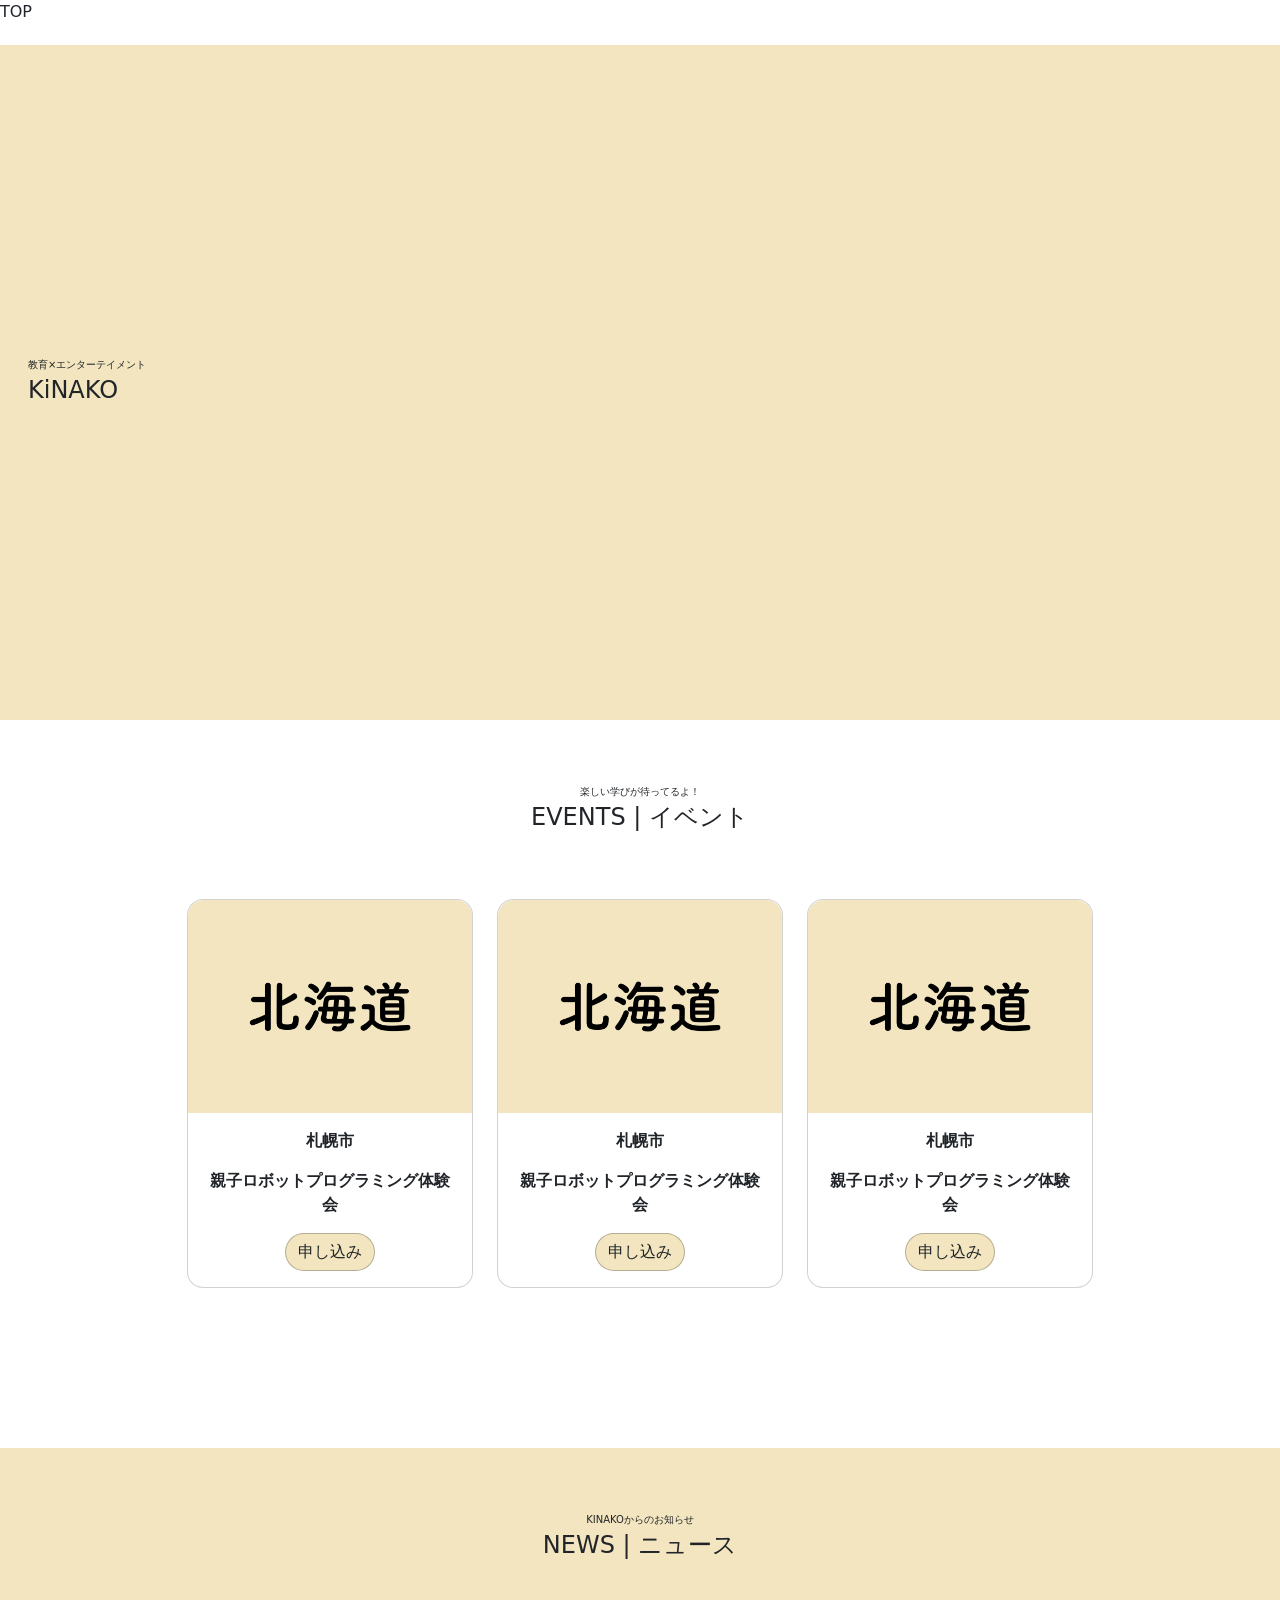
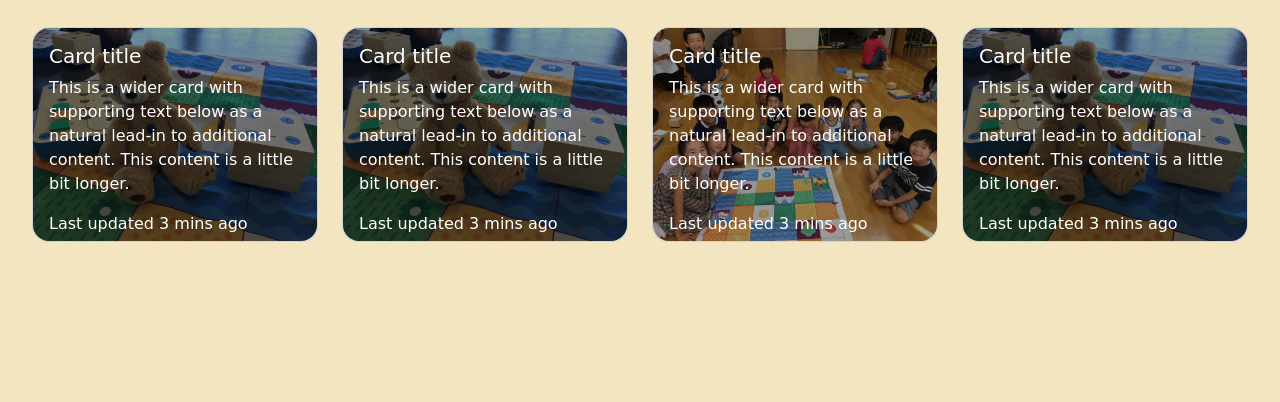
==== index.html @ 03687855 "rm ds_store" ====
<!DOCTYPE html>
<html lang="en">
<head>
    <meta charset="UTF-8">
    <meta http-equiv="X-UA-Compatible" content="IE=edge">
    <meta name="viewport" content="width=device-width, initial-scale=1.0">
    <meta name="description" content="KINAKO - 教育&times;エンターテイメント。全国各地でプログラミングのイベント開催中！">
    <title>KiNAKO - 教育&times;エンターテイメント</title>
    <!-- Bootstrap5-css -->
    <link href="https://cdn.jsdelivr.net/npm/bootstrap@5.0.2/dist/css/bootstrap.min.css" rel="stylesheet" integrity="sha384-EVSTQN3/azprG1Anm3QDgpJLIm9Nao0Yz1ztcQTwFspd3yD65VohhpuuCOmLASjC" crossorigin="anonymous">
    <!-- CSS -->
    <link rel="stylesheet" href="toufu.css">
</head>
<body>
    <head>
        <nav style="height: 5vh;">
            TOP
        </nav>
    </head>
    <main>
        <!-- Title -->
        <div class="container-fluid d-flex align-items-center toufu-fixed-bg toufu-1st-bg">
            <div class="row" style="padding: 0rem 1rem;">
                <div class="col">
                    <p class="toufu-font-subtitle">教育&times;エンターテイメント</p>
                    <p class="toufu-font-xl" style="margin-bottom: 0;">KiNAKO</p>
                </div>
            </div>
        </div>
        
        <!-- Events -->
        <div class="container-fluid overflow-hidden" style="padding: 4rem 0rem;">
            <div class="row" style="padding: 0rem 1rem;">
                <div class="col text-center">
                    <p class="toufu-font-subtitle">楽しい学びが待ってるよ！</p>
                    <p class="toufu-font-xl" style="margin-bottom: 0;">EVENTS | イベント</p>
                </div>
            </div>
            <div class="row justify-content-center" style="padding: 4rem 2rem;">
                <!-- Event 01 -->
                <div class="col-md-3 col-12 col-sm-6">
                    <div class="card card-bottom-margin">
                        <img src="img/hokkaido_1st.png" class="card-img-top" alt="...">
                        <div class="card-body text-center">
                            <p class="card-text font-bold">札幌市</p>
                            <p class="card-text font-bold">親子ロボットプログラミング体験会</p>
                            <a href="#" class="btn rounded-pill" style="background-color: rgb(242, 229, 191); border: 1px solid rgba(0, 0, 0, 0.25);">申し込み</a>
                        </div>
                    </div>
                </div>
                <!-- Event 02 -->
                <div class="col-md-3 col-12 col-sm-6">
                    <div class="card card-bottom-margin">
                        <img src="img/hokkaido_1st.png" class="card-img-top" alt="...">
                        <div class="card-body text-center">
                            <p class="card-text font-bold">札幌市</p>
                            <p class="card-text font-bold">親子ロボットプログラミング体験会</p>
                            <a href="#" class="btn rounded-pill" style="background-color: rgb(242, 229, 191); border: 1px solid rgba(0, 0, 0, 0.25);">申し込み</a>
                        </div>
                    </div>
                </div>
                <!-- Event 03 -->
                <div class="col-md-3 col-12 col-sm-6">
                    <div class="card card-bottom-margin">
                        <img src="img/hokkaido_1st.png" class="card-img-top" alt="...">
                        <div class="card-body text-center">
                            <p class="card-text font-bold">札幌市</p>
                            <p class="card-text font-bold">親子ロボットプログラミング体験会</p>
                            <a href="#" class="btn rounded-pill" style="background-color: rgb(242, 229, 191); border: 1px solid rgba(0, 0, 0, 0.25);">申し込み</a>
                        </div>
                    </div>
                </div>
            </div>
        </div>

        <!-- News -->
        <div class="container-fluid overflow-hidden toufu-1st-bg" style="padding: 4rem 0rem;">
            <div class="row" style="padding: 0rem 1rem;">
                <div class="col text-center">
                    <p class="toufu-font-subtitle">KINAKOからのお知らせ</p>
                    <p class="toufu-font-xl" style="margin-bottom: 0;">NEWS | ニュース</p>
                </div>
            </div>
            <div class="row justify-content-center" style="padding: 4rem 2rem;">
                <!-- Event 01 -->
                <div class="col-md-3 col-12 col-sm-6">
                    <div class="card card-bottom-margin">
                        <img src="img/kinako-cube.jpg" class="card-img-border" alt="...">
                        <div class="card-img-overlay toufu-overlay">
                            <h5 class="card-title font-white">Card title</h5>
                            <p class="card-text font-white">This is a wider card with supporting text below as a natural lead-in to additional content. This content is a little bit longer.</p>
                            <p class="card-text font-white">Last updated 3 mins ago</p>
                        </div>
                    </div>
                </div>
                <div class="col-md-3 col-12 col-sm-6">
                    <div class="card card-bottom-margin">
                        <img src="img/kinako-cube.jpg" class="card-img-border" alt="...">
                        <div class="card-img-overlay toufu-overlay">
                            <h5 class="card-title font-white">Card title</h5>
                            <p class="card-text font-white">This is a wider card with supporting text below as a natural lead-in to additional content. This content is a little bit longer.</p>
                            <p class="card-text font-white">Last updated 3 mins ago</p>
                        </div>
                    </div>
                </div>
                <div class="col-md-3 col-12 col-sm-6">
                    <div class="card card-bottom-margin">
                        <img src="img/kinako-kago.jpg" class="card-img-border" alt="...">
                        <div class="card-img-overlay toufu-overlay">
                            <h5 class="card-title font-white">Card title</h5>
                            <p class="card-text font-white">This is a wider card with supporting text below as a natural lead-in to additional content. This content is a little bit longer.</p>
                            <p class="card-text font-white">Last updated 3 mins ago</p>
                        </div>
                    </div>
                </div>
                <div class="col-md-3 col-12 col-sm-6">
                    <div class="card card-bottom-margin">
                        <img src="img/kinako-cube.jpg" class="card-img-border" alt="...">
                        <div class="card-img-overlay toufu-overlay">
                            <h5 class="card-title font-white">Card title</h5>
                            <p class="card-text font-white">This is a wider card with supporting text below as a natural lead-in to additional content. This content is a little bit longer.</p>
                            <p class="card-text font-white">Last updated 3 mins ago</p>
                        </div>
                    </div>
                </div>
            </div>
            
        </div>
        

    </main>

    <!-- Bootstrap5-js-->
    <script src="https://cdn.jsdelivr.net/npm/bootstrap@5.0.2/dist/js/bootstrap.bundle.min.js" integrity="sha384-MrcW6ZMFYlzcLA8Nl+NtUVF0sA7MsXsP1UyJoMp4YLEuNSfAP+JcXn/tWtIaxVXM" crossorigin="anonymous"></script>
</body>
</html>
---- toufu.css ----
.toufu-bg-box {
    position: relative;
}

.toufu-bg-img{
    height: 95vh;
}

/*
.toufu-bg-img::before {
    content: "";
    display: block;
    position: fixed;
    left: 0;
    top: 0;
    width: 100%;
    height: 100%;
    z-index: -100;
    background: url('../img/hi.JPG') no-repeat center center;
    -webkit-background-size: cover;
    -moz-background-size: cover;
    -o-background-size: cover;
    background-size: cover;
}
*/

.font-white {
    color: white;
}

.font-bold {
    font-weight: bold;
}

.toufu-fixed-bg {
    position: relative;
    height: 75vh;
    background-attachment: fixed;
    z-index: 2;
}

.toufu-1st-bg {
    background-color: rgb(242, 229, 191);
}

.toufu-2nd-bg {
    background-color: rgb(167, 181, 242);
}

.toufu-3rd-bg {
    background-color: rgb(212, 242, 211);
}

.toufu-font-subtitle {
    font-size: x-small;
    margin-bottom: 0px;
}

.toufu-font-xl {
    font-size: x-large;
}

.font-bold {
    font-weight: bold;
}

.card-bottom-margin {
    margin-bottom: 2rem;
}

/* bootstrap5をいじります */
.card {
    border-radius: 1rem;
}

.card-img-top {
    border-radius: 1rem 1rem 0rem 0rem;
}

.card-img-border {
    border-radius: 1rem;
}

/* ここまでbootstrap5いじりました */

/* カードの画像を暗く 
参考：https://codepen.io/cristinaconacel/pen/PyXpOK
*/
.toufu-overlay {
    background-color: rgba(0, 0, 0, 0.4);
    border-radius: 1rem;
}
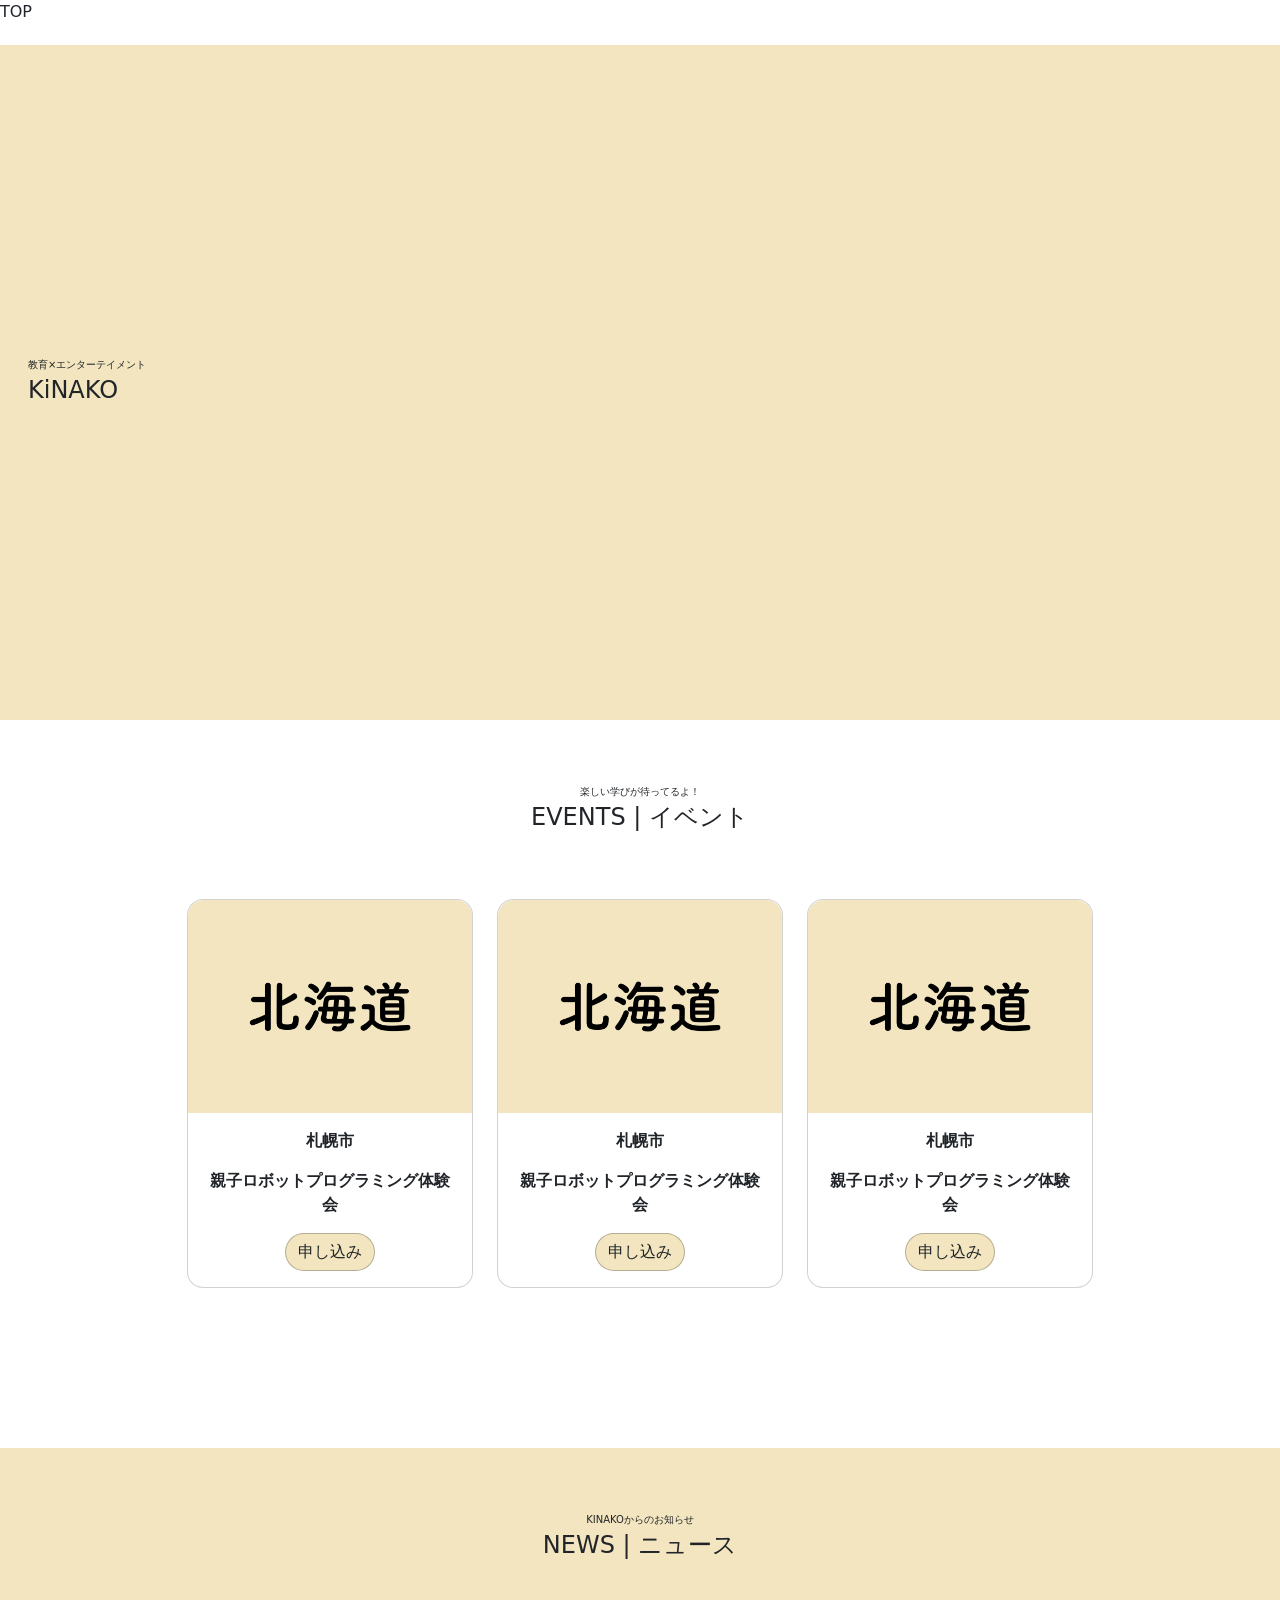
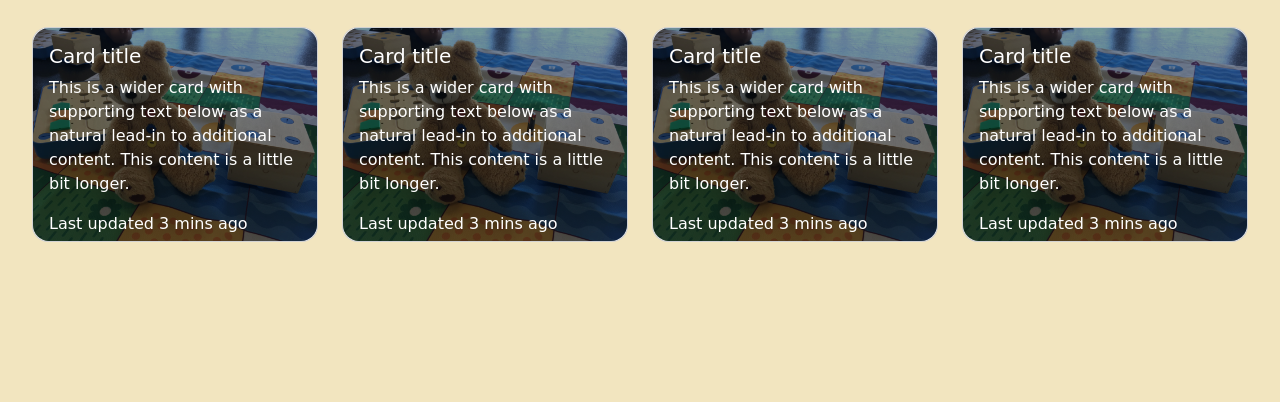
==== commit 22a9f9b2: "rm ds_store" ====
--- a/index.html
+++ b/index.html
@@ -84,8 +84,8 @@
             <div class="row justify-content-center" style="padding: 4rem 2rem;">
                 <!-- Event 01 -->
                 <div class="col-md-3 col-12 col-sm-6">
-                    <div class="card card-bottom-margin">
-                        <img src="img/kinako-cube.jpg" class="card-img-border" alt="...">
+                    <div class="card card-bottom-margin justify-content-center">
+                        <img src="img/kinako-cube.jpg" class="card-img card-img-border" alt="...">
                         <div class="card-img-overlay toufu-overlay">
                             <h5 class="card-title font-white">Card title</h5>
                             <p class="card-text font-white">This is a wider card with supporting text below as a natural lead-in to additional content. This content is a little bit longer.</p>
@@ -95,7 +95,7 @@
                 </div>
                 <div class="col-md-3 col-12 col-sm-6">
                     <div class="card card-bottom-margin">
-                        <img src="img/kinako-cube.jpg" class="card-img-border" alt="...">
+                        <img src="img/kinako-cube.jpg" class="card-img card-img-border" alt="...">
                         <div class="card-img-overlay toufu-overlay">
                             <h5 class="card-title font-white">Card title</h5>
                             <p class="card-text font-white">This is a wider card with supporting text below as a natural lead-in to additional content. This content is a little bit longer.</p>
@@ -105,7 +105,7 @@
                 </div>
                 <div class="col-md-3 col-12 col-sm-6">
                     <div class="card card-bottom-margin">
-                        <img src="img/kinako-kago.jpg" class="card-img-border" alt="...">
+                        <img src="img/kinako-cube.jpg" class="card-img card-img-border" alt="...">
                         <div class="card-img-overlay toufu-overlay">
                             <h5 class="card-title font-white">Card title</h5>
                             <p class="card-text font-white">This is a wider card with supporting text below as a natural lead-in to additional content. This content is a little bit longer.</p>
@@ -115,7 +115,7 @@
                 </div>
                 <div class="col-md-3 col-12 col-sm-6">
                     <div class="card card-bottom-margin">
-                        <img src="img/kinako-cube.jpg" class="card-img-border" alt="...">
+                        <img src="img/kinako-cube.jpg" class="card-img card-img-border" alt="...">
                         <div class="card-img-overlay toufu-overlay">
                             <h5 class="card-title font-white">Card title</h5>
                             <p class="card-text font-white">This is a wider card with supporting text below as a natural lead-in to additional content. This content is a little bit longer.</p>
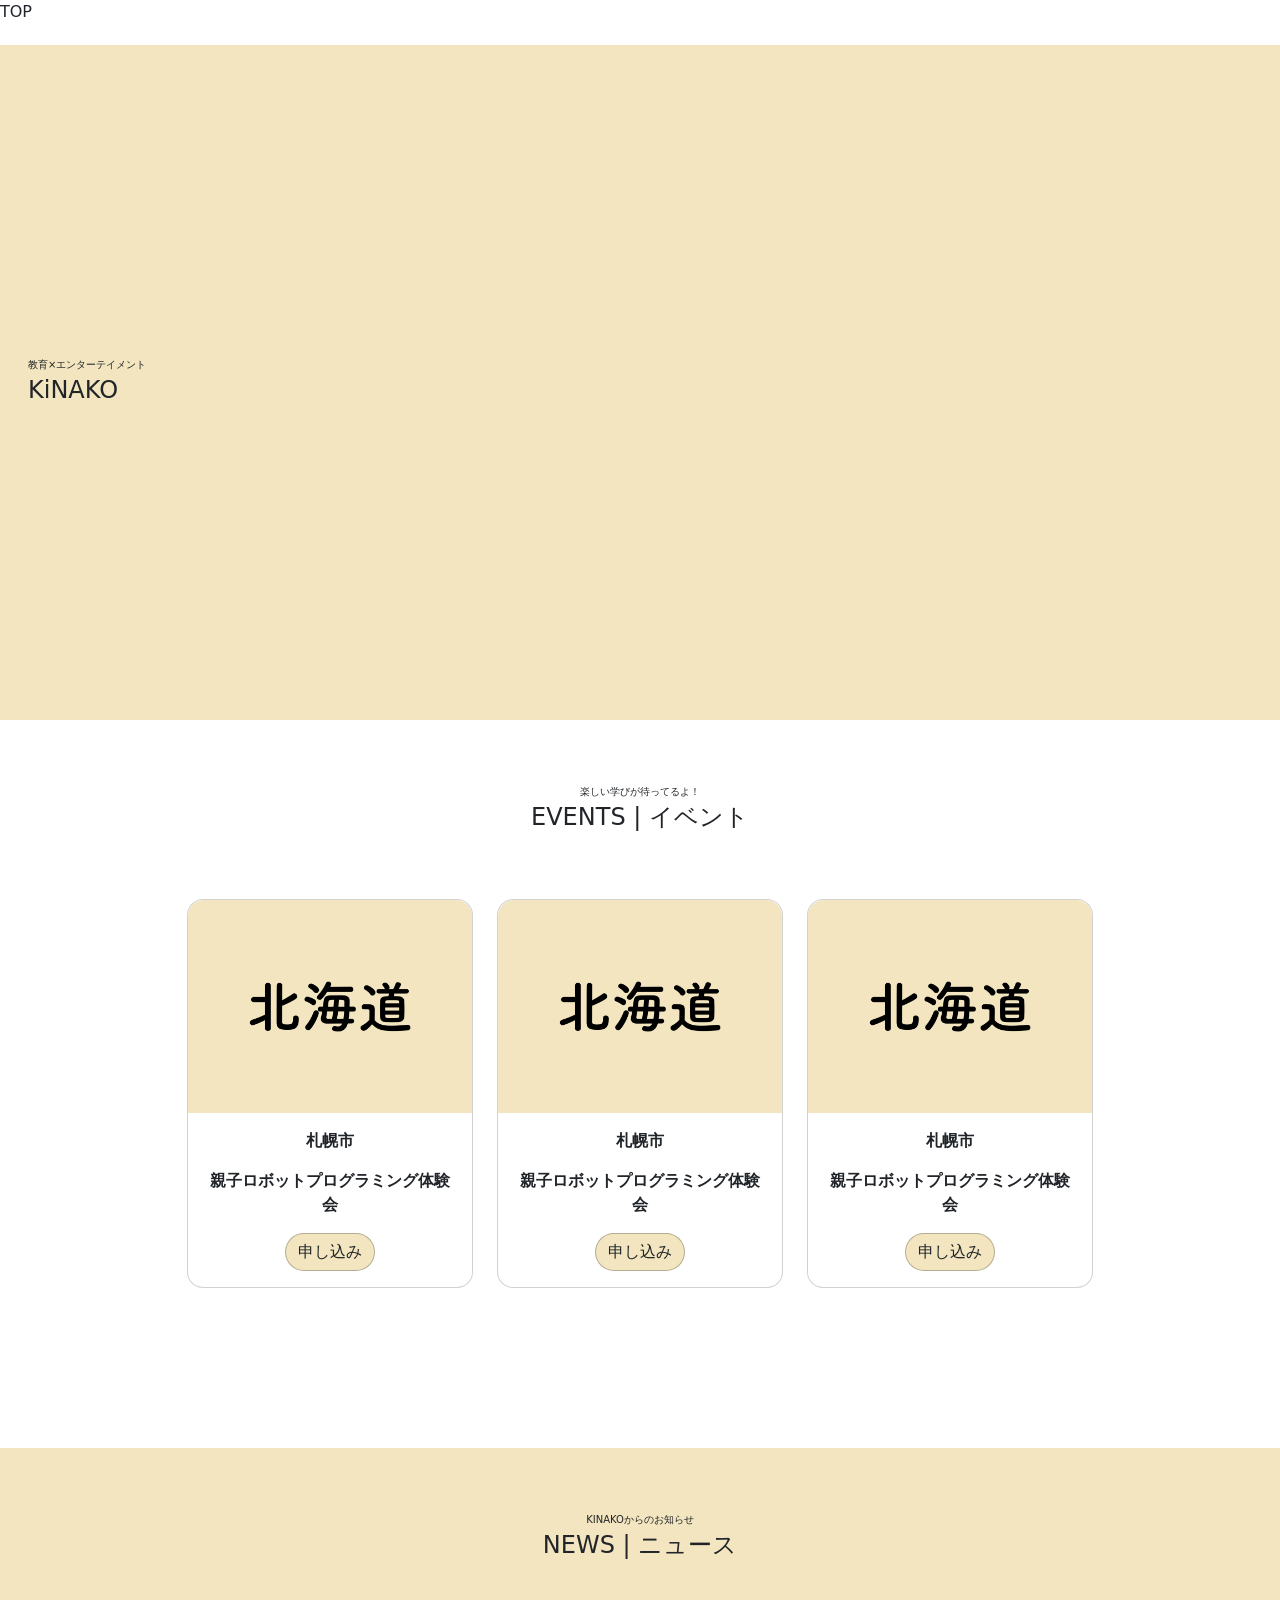
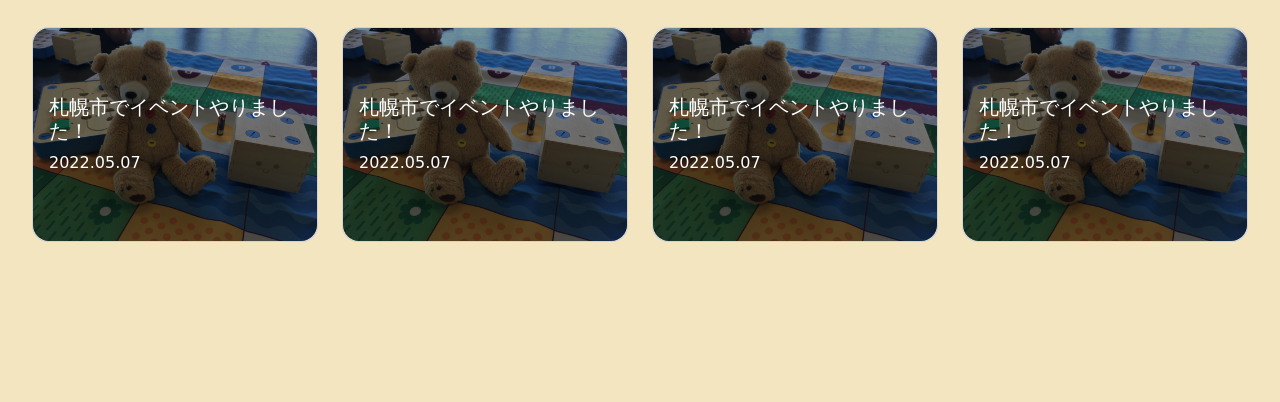
==== commit 6c28e074: "rm ds_store" ====
--- a/index.html
+++ b/index.html
@@ -82,51 +82,60 @@
                 </div>
             </div>
             <div class="row justify-content-center" style="padding: 4rem 2rem;">
-                <!-- Event 01 -->
+                <!-- News 01 -->
                 <div class="col-md-3 col-12 col-sm-6">
                     <div class="card card-bottom-margin justify-content-center">
                         <img src="img/kinako-cube.jpg" class="card-img card-img-border" alt="...">
-                        <div class="card-img-overlay toufu-overlay">
-                            <h5 class="card-title font-white">Card title</h5>
-                            <p class="card-text font-white">This is a wider card with supporting text below as a natural lead-in to additional content. This content is a little bit longer.</p>
-                            <p class="card-text font-white">Last updated 3 mins ago</p>
+                        <div class="card-img-overlay toufu-overlay d-flex align-items-center">
+                            <div>
+                                <h5 class="card-title font-white">札幌市でイベントやりました！</h5>
+                                <!--<p class="card-text font-white"></p>-->
+                                <p class="card-text font-white">2022.05.07</p>
+                            </div>
                         </div>
                     </div>
                 </div>
+                <!-- News 02 -->
                 <div class="col-md-3 col-12 col-sm-6">
-                    <div class="card card-bottom-margin">
+                    <div class="card card-bottom-margin justify-content-center">
                         <img src="img/kinako-cube.jpg" class="card-img card-img-border" alt="...">
-                        <div class="card-img-overlay toufu-overlay">
-                            <h5 class="card-title font-white">Card title</h5>
-                            <p class="card-text font-white">This is a wider card with supporting text below as a natural lead-in to additional content. This content is a little bit longer.</p>
-                            <p class="card-text font-white">Last updated 3 mins ago</p>
+                        <div class="card-img-overlay toufu-overlay d-flex align-items-center">
+                            <div>
+                                <h5 class="card-title font-white">札幌市でイベントやりました！</h5>
+                                <!--<p class="card-text font-white"></p>-->
+                                <p class="card-text font-white">2022.05.07</p>
+                            </div>
                         </div>
                     </div>
                 </div>
+                <!-- News 03 -->
                 <div class="col-md-3 col-12 col-sm-6">
-                    <div class="card card-bottom-margin">
+                    <div class="card card-bottom-margin justify-content-center">
                         <img src="img/kinako-cube.jpg" class="card-img card-img-border" alt="...">
-                        <div class="card-img-overlay toufu-overlay">
-                            <h5 class="card-title font-white">Card title</h5>
-                            <p class="card-text font-white">This is a wider card with supporting text below as a natural lead-in to additional content. This content is a little bit longer.</p>
-                            <p class="card-text font-white">Last updated 3 mins ago</p>
+                        <div class="card-img-overlay toufu-overlay d-flex align-items-center">
+                            <div>
+                                <h5 class="card-title font-white">札幌市でイベントやりました！</h5>
+                                <!--<p class="card-text font-white"></p>-->
+                                <p class="card-text font-white">2022.05.07</p>
+                            </div>
                         </div>
                     </div>
                 </div>
+                <!-- News 04 -->
                 <div class="col-md-3 col-12 col-sm-6">
-                    <div class="card card-bottom-margin">
+                    <div class="card card-bottom-margin justify-content-center">
                         <img src="img/kinako-cube.jpg" class="card-img card-img-border" alt="...">
-                        <div class="card-img-overlay toufu-overlay">
-                            <h5 class="card-title font-white">Card title</h5>
-                            <p class="card-text font-white">This is a wider card with supporting text below as a natural lead-in to additional content. This content is a little bit longer.</p>
-                            <p class="card-text font-white">Last updated 3 mins ago</p>
+                        <div class="card-img-overlay toufu-overlay d-flex align-items-center">
+                            <div>
+                                <h5 class="card-title font-white">札幌市でイベントやりました！</h5>
+                                <!--<p class="card-text font-white"></p>-->
+                                <p class="card-text font-white">2022.05.07</p>
+                            </div>
                         </div>
                     </div>
                 </div>
             </div>
-            
         </div>
-        
 
     </main>
 
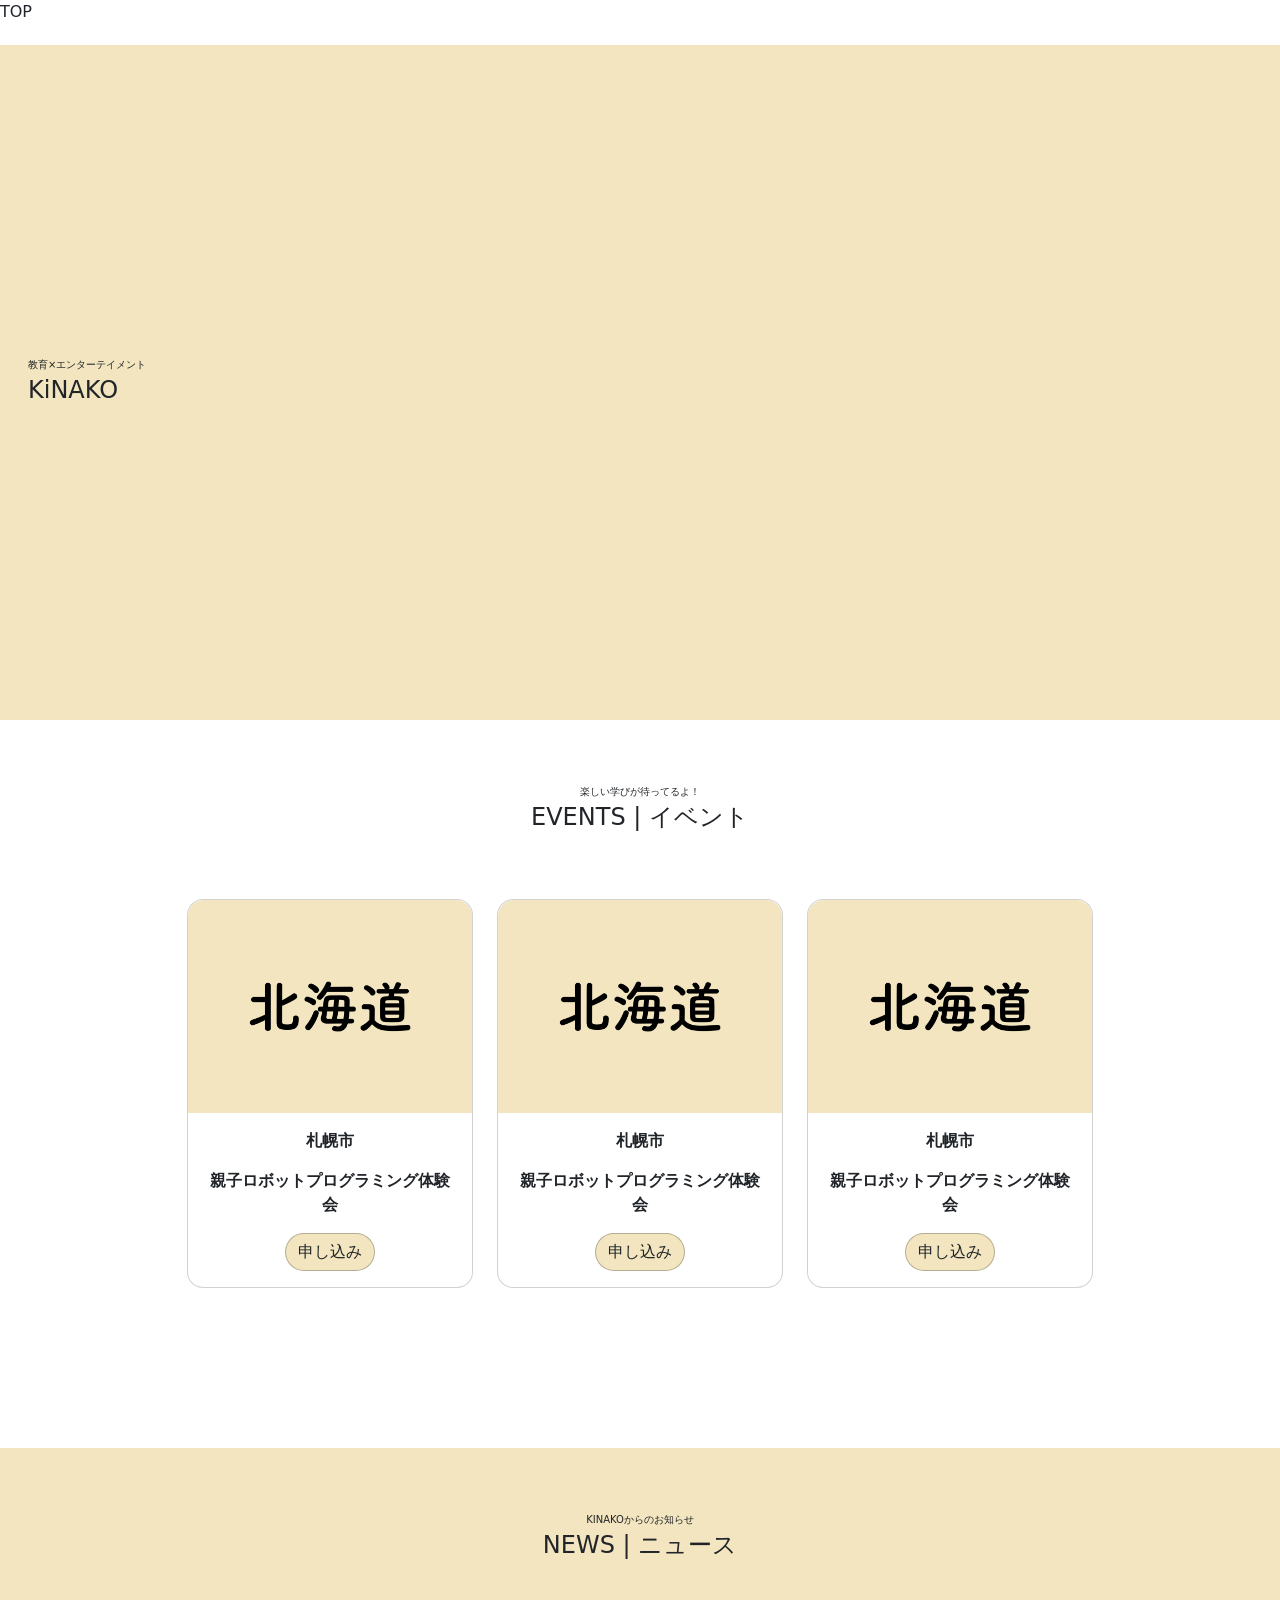
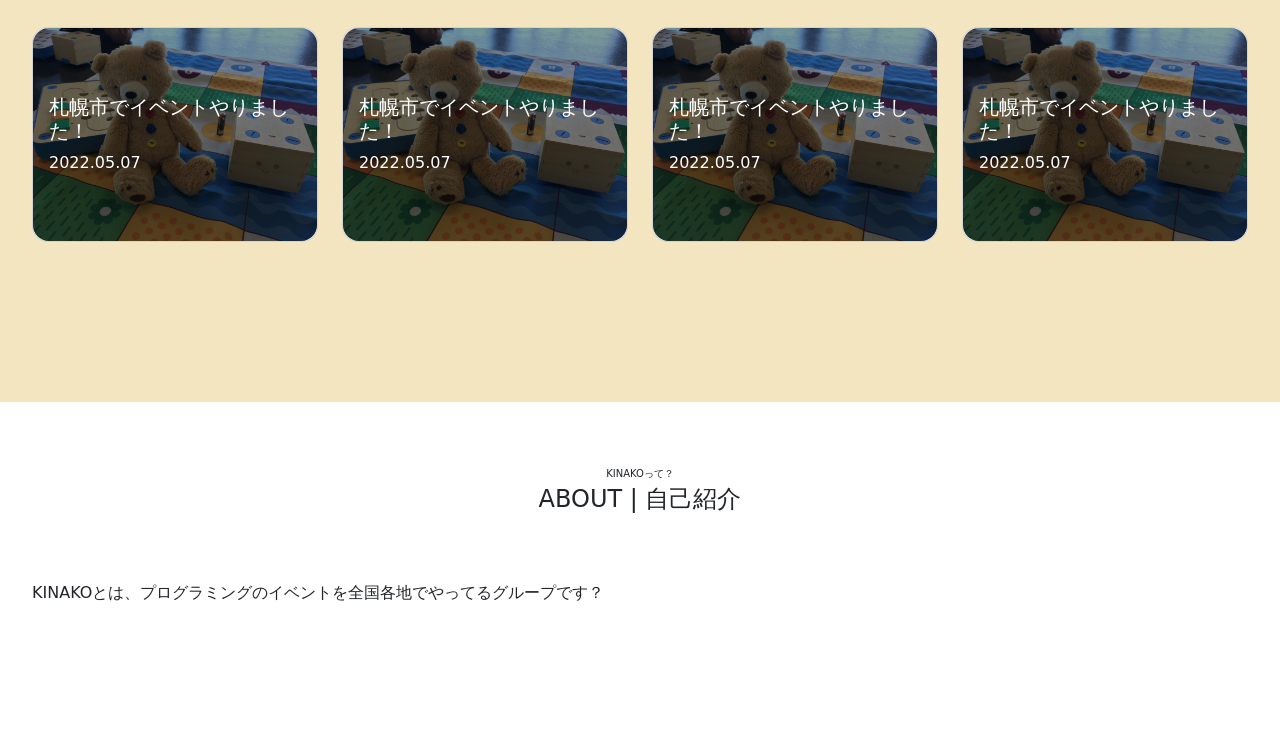
==== commit f7997e99: "add about" ====
--- a/index.html
+++ b/index.html
@@ -137,6 +137,19 @@
             </div>
         </div>
 
+        <!-- About -->
+        <div class="container-fluid overflow-hidden" style="padding: 4rem 0rem;">
+            <div class="row" style="padding: 0rem 1rem;">
+                <div class="col text-center">
+                    <p class="toufu-font-subtitle">KINAKOって？</p>
+                    <p class="toufu-font-xl" style="margin-bottom: 0;">ABOUT | 自己紹介</p>
+                </div>
+            </div>
+            <div class="row justify-content-center" style="padding: 4rem 2rem;">
+                <p>KINAKOとは、プログラミングのイベントを全国各地でやってるグループです？</p>
+            </div>
+        </div>
+
     </main>
 
     <!-- Bootstrap5-js-->
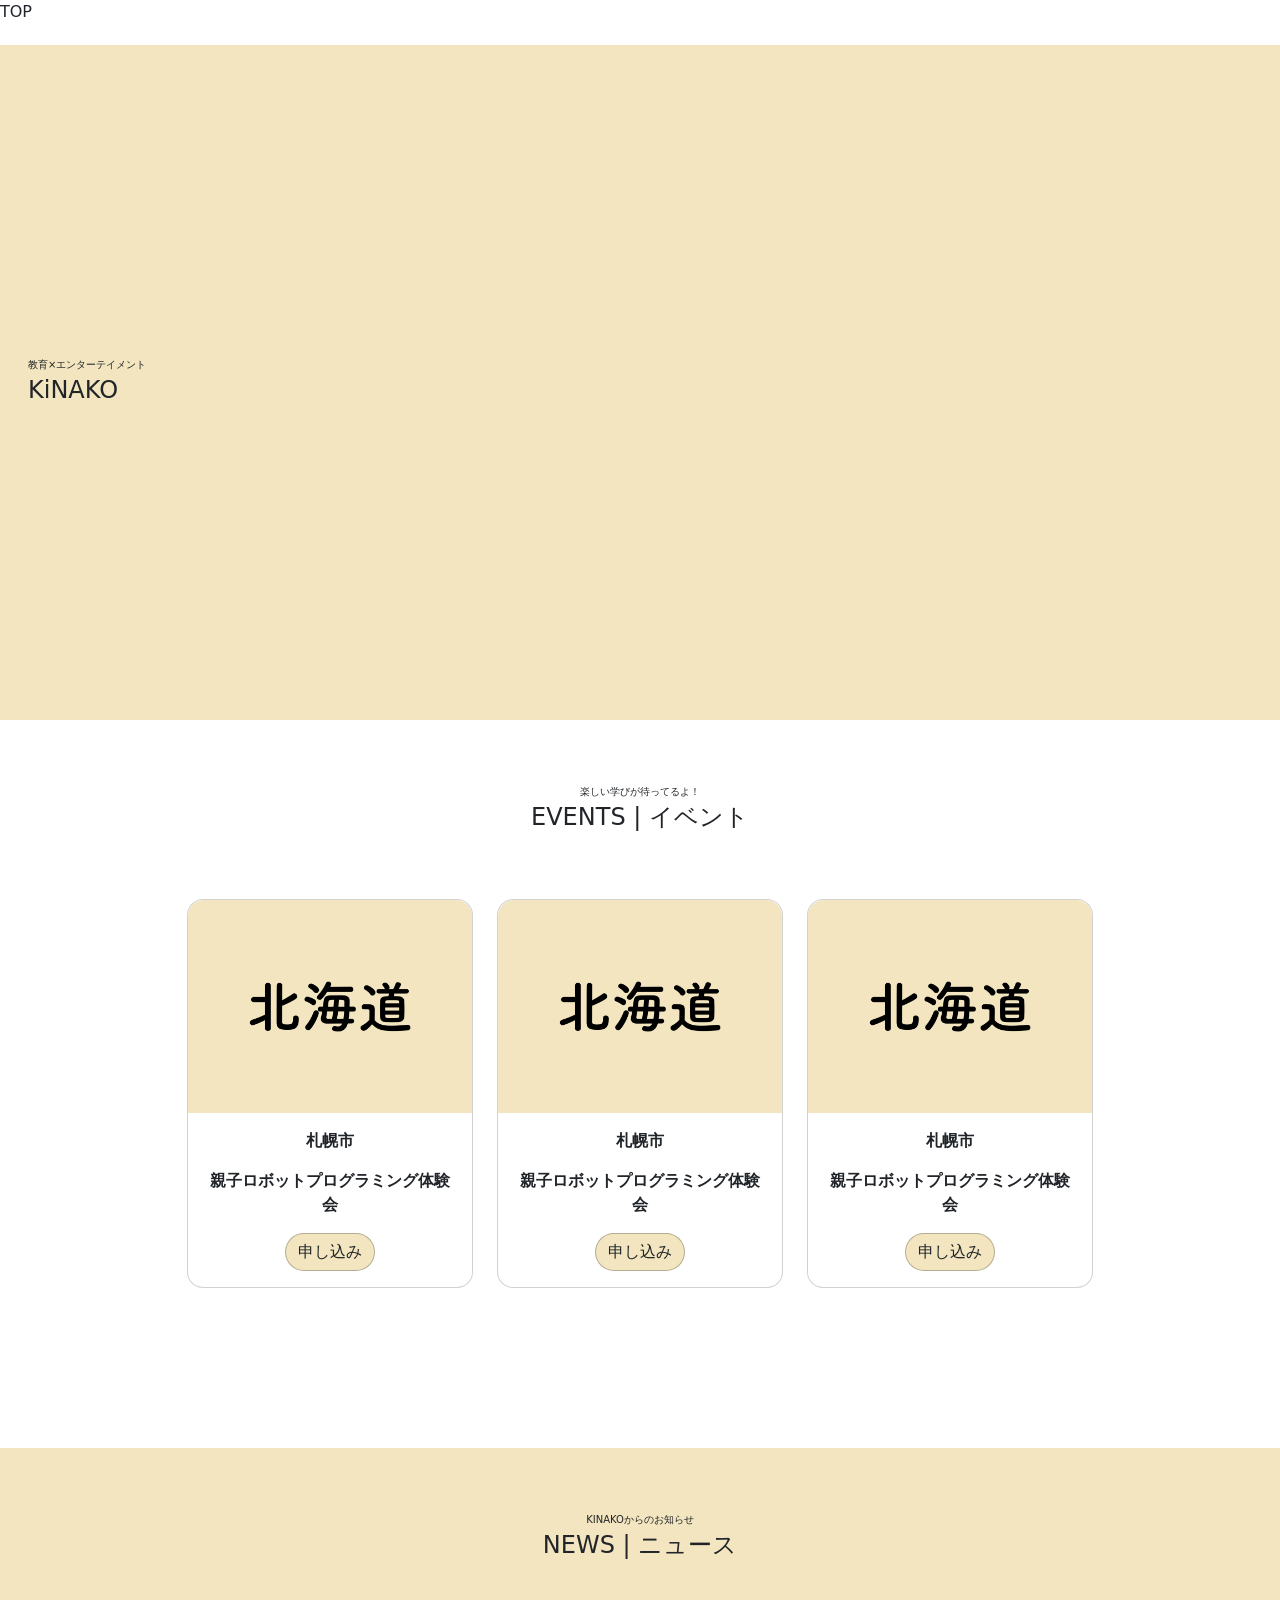
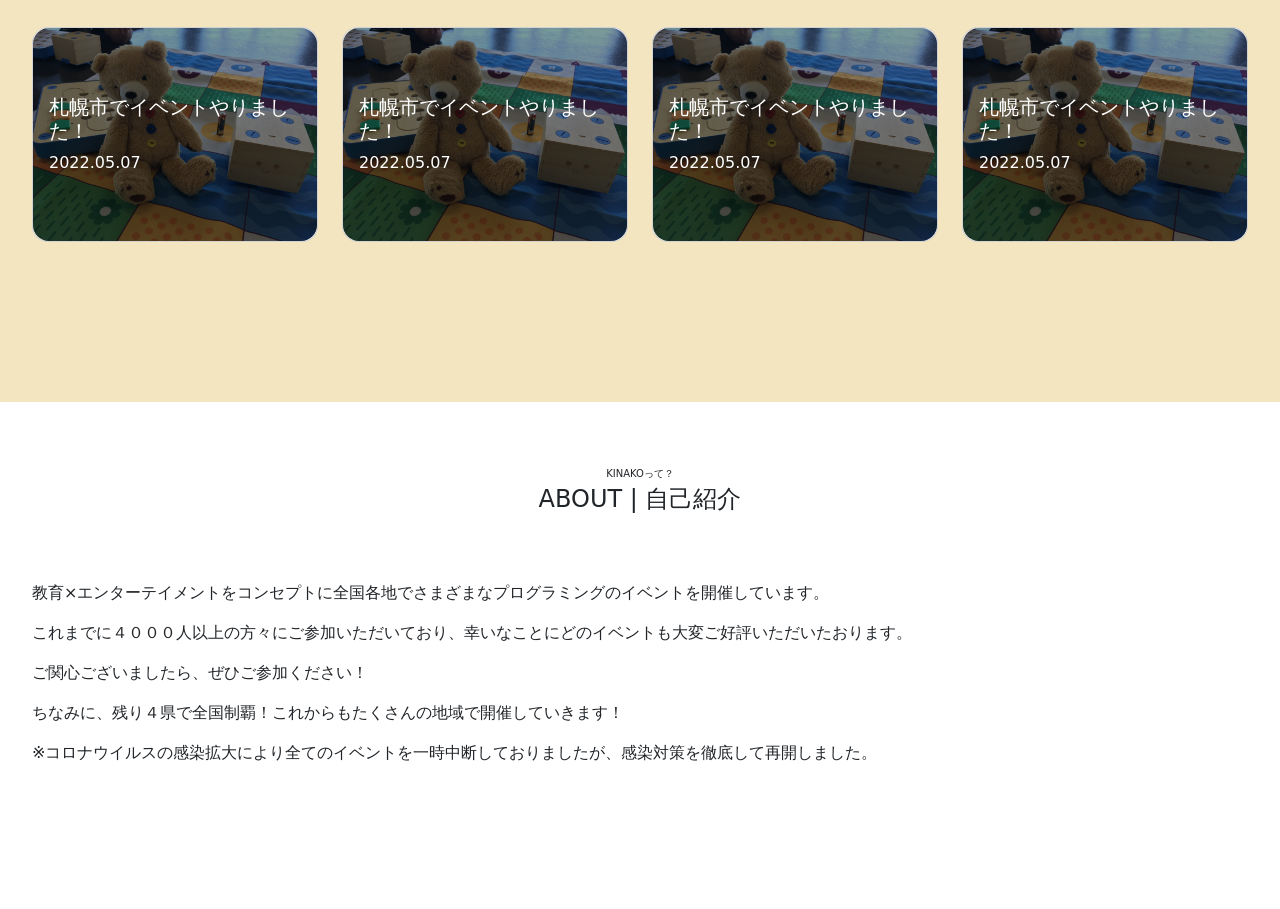
==== commit 54d6c842: "re index" ====
--- a/index.html
+++ b/index.html
@@ -146,7 +146,11 @@
                 </div>
             </div>
             <div class="row justify-content-center" style="padding: 4rem 2rem;">
-                <p>KINAKOとは、プログラミングのイベントを全国各地でやってるグループです？</p>
+                <p>教育&times;エンターテイメントをコンセプトに全国各地でさまざまなプログラミングのイベントを開催しています。</p>
+                <p>これまでに４０００人以上の方々にご参加いただいており、幸いなことにどのイベントも大変ご好評いただいたおります。</p>
+                <p>ご関心ございましたら、ぜひご参加ください！</p>
+                <p>ちなみに、残り４県で全国制覇！これからもたくさんの地域で開催していきます！</p>
+                <p>※コロナウイルスの感染拡大により全てのイベントを一時中断しておりましたが、感染対策を徹底して再開しました。</p>
             </div>
         </div>
 
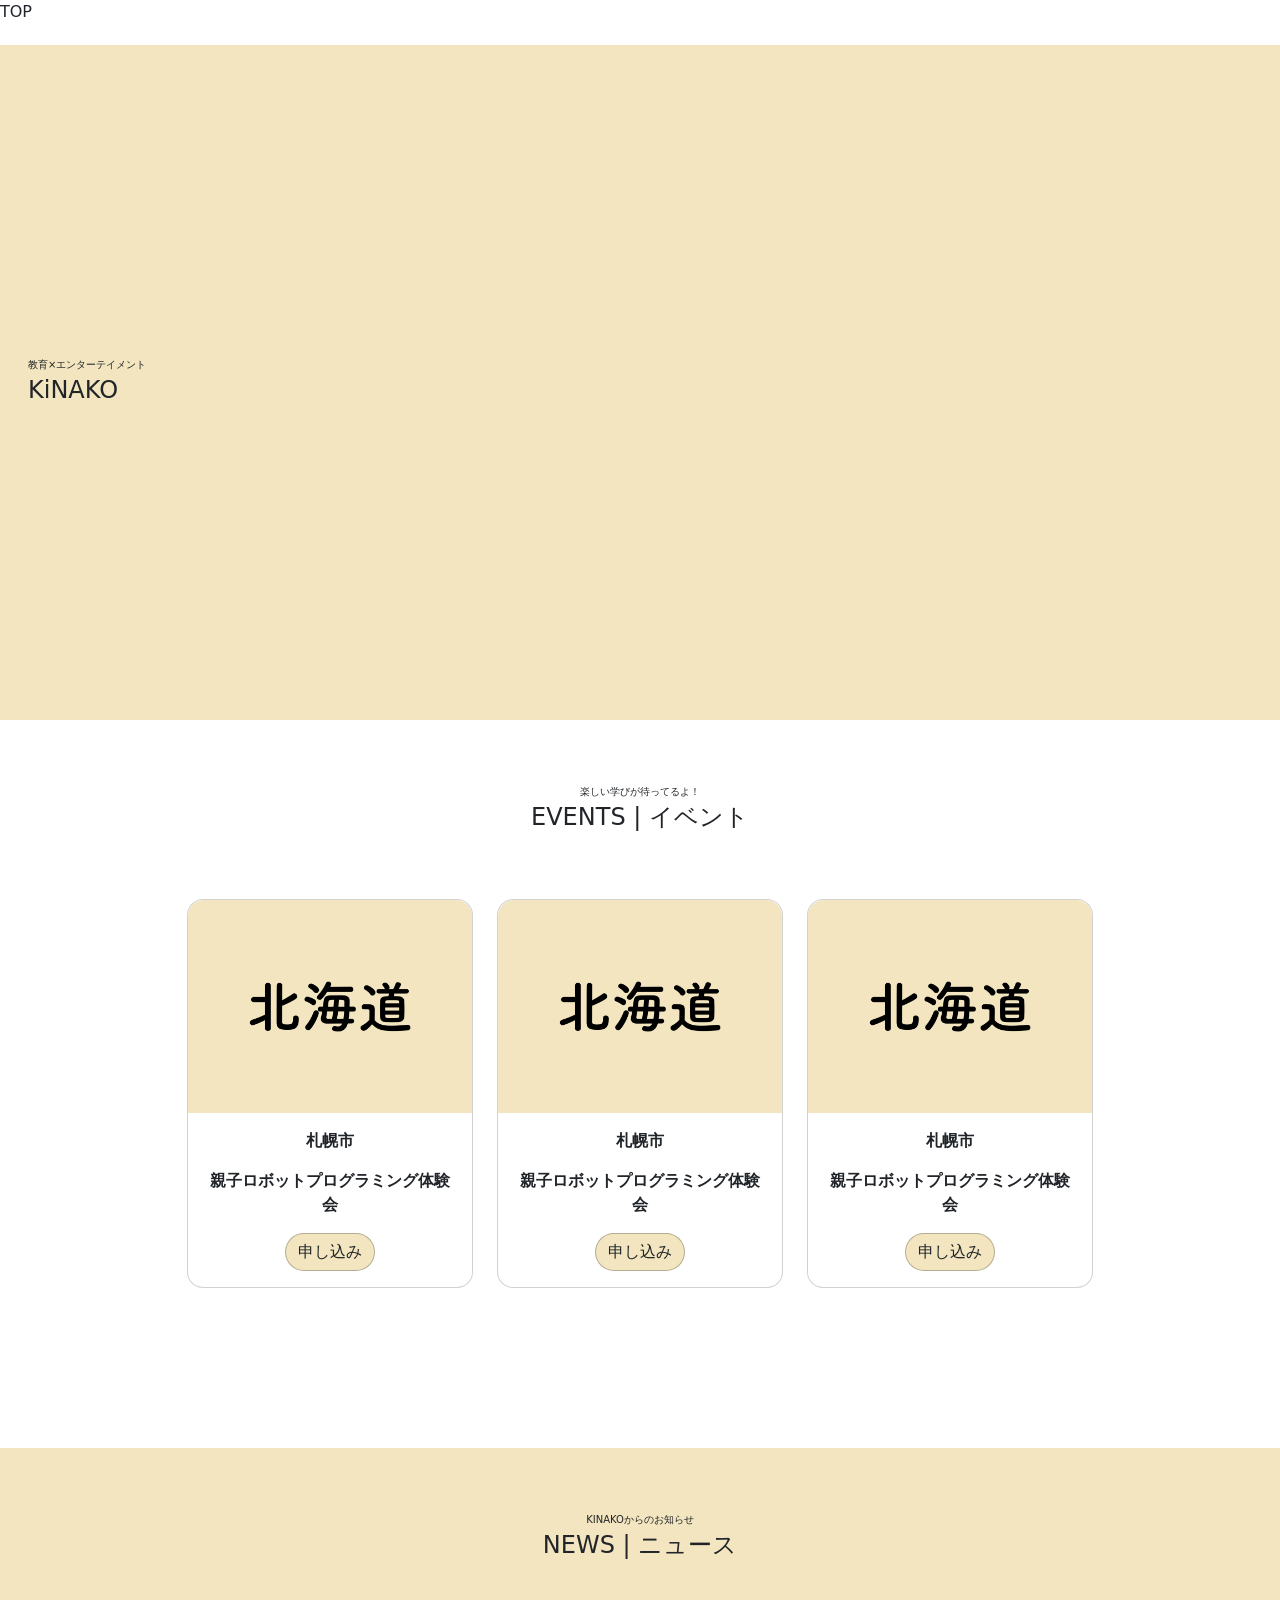
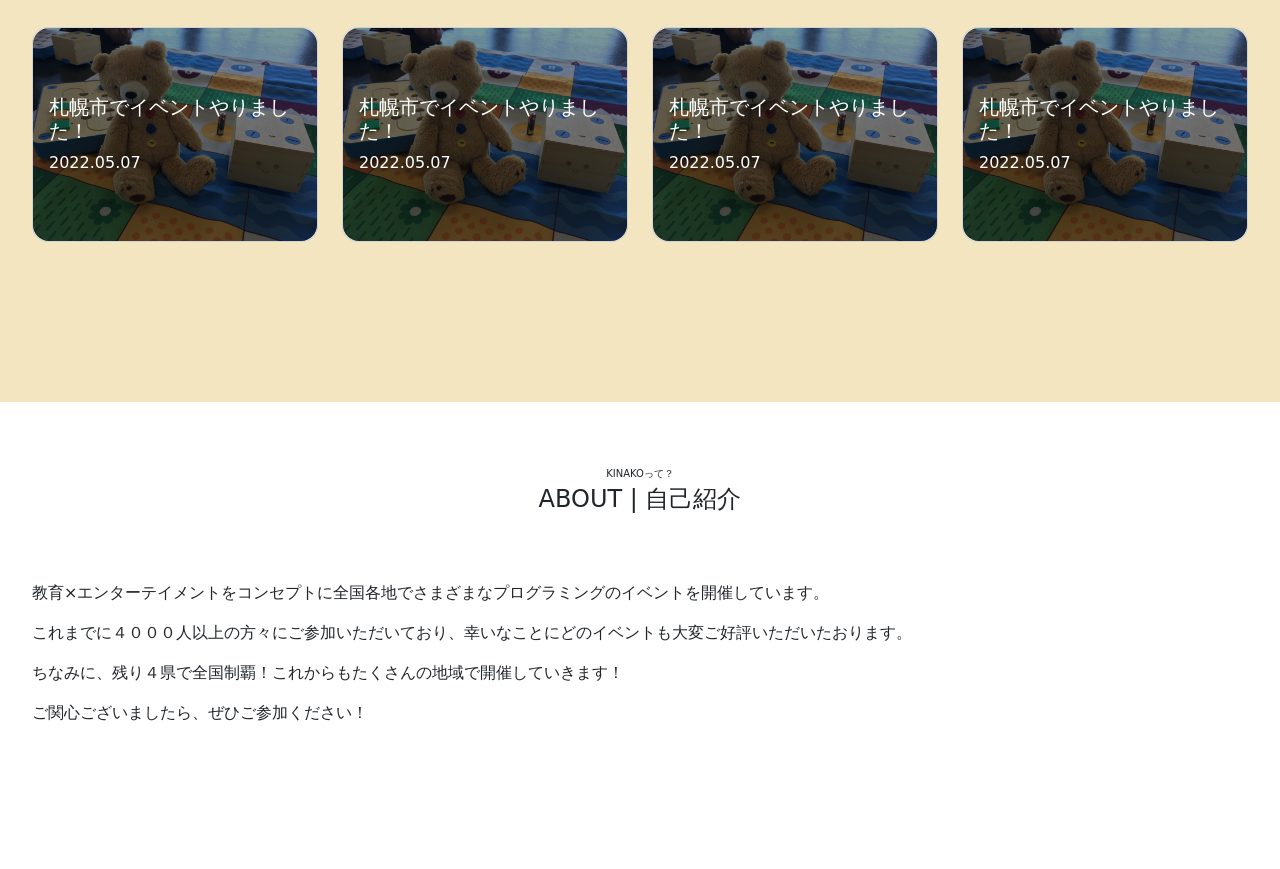
==== commit 8f06081e: "re index" ====
--- a/index.html
+++ b/index.html
@@ -148,9 +148,8 @@
             <div class="row justify-content-center" style="padding: 4rem 2rem;">
                 <p>教育&times;エンターテイメントをコンセプトに全国各地でさまざまなプログラミングのイベントを開催しています。</p>
                 <p>これまでに４０００人以上の方々にご参加いただいており、幸いなことにどのイベントも大変ご好評いただいたおります。</p>
+                <p>ちなみに、残り４県で全国制覇！これからもたくさんの地域で開催していきます！</p>
                 <p>ご関心ございましたら、ぜひご参加ください！</p>
-                <p>ちなみに、残り４県で全国制覇！これからもたくさんの地域で開催していきます！</p>
-                <p>※コロナウイルスの感染拡大により全てのイベントを一時中断しておりましたが、感染対策を徹底して再開しました。</p>
             </div>
         </div>
 
